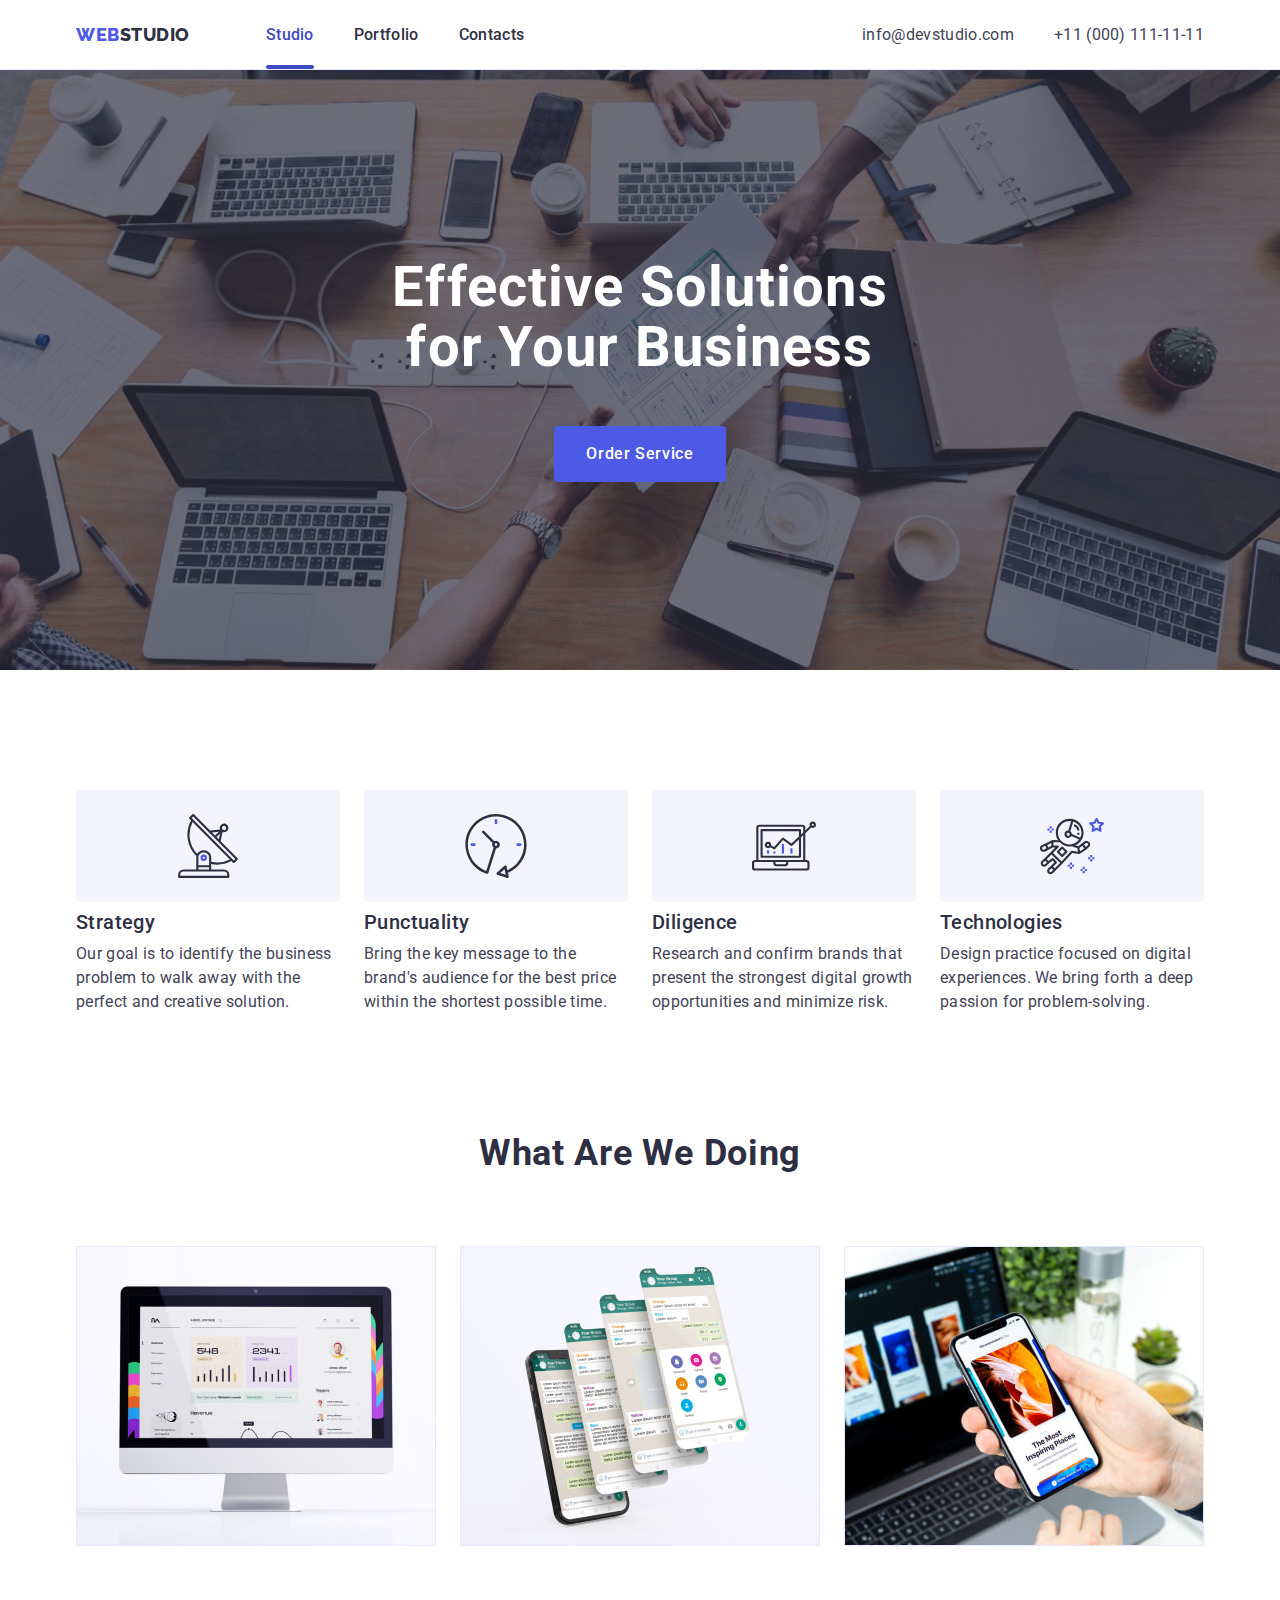
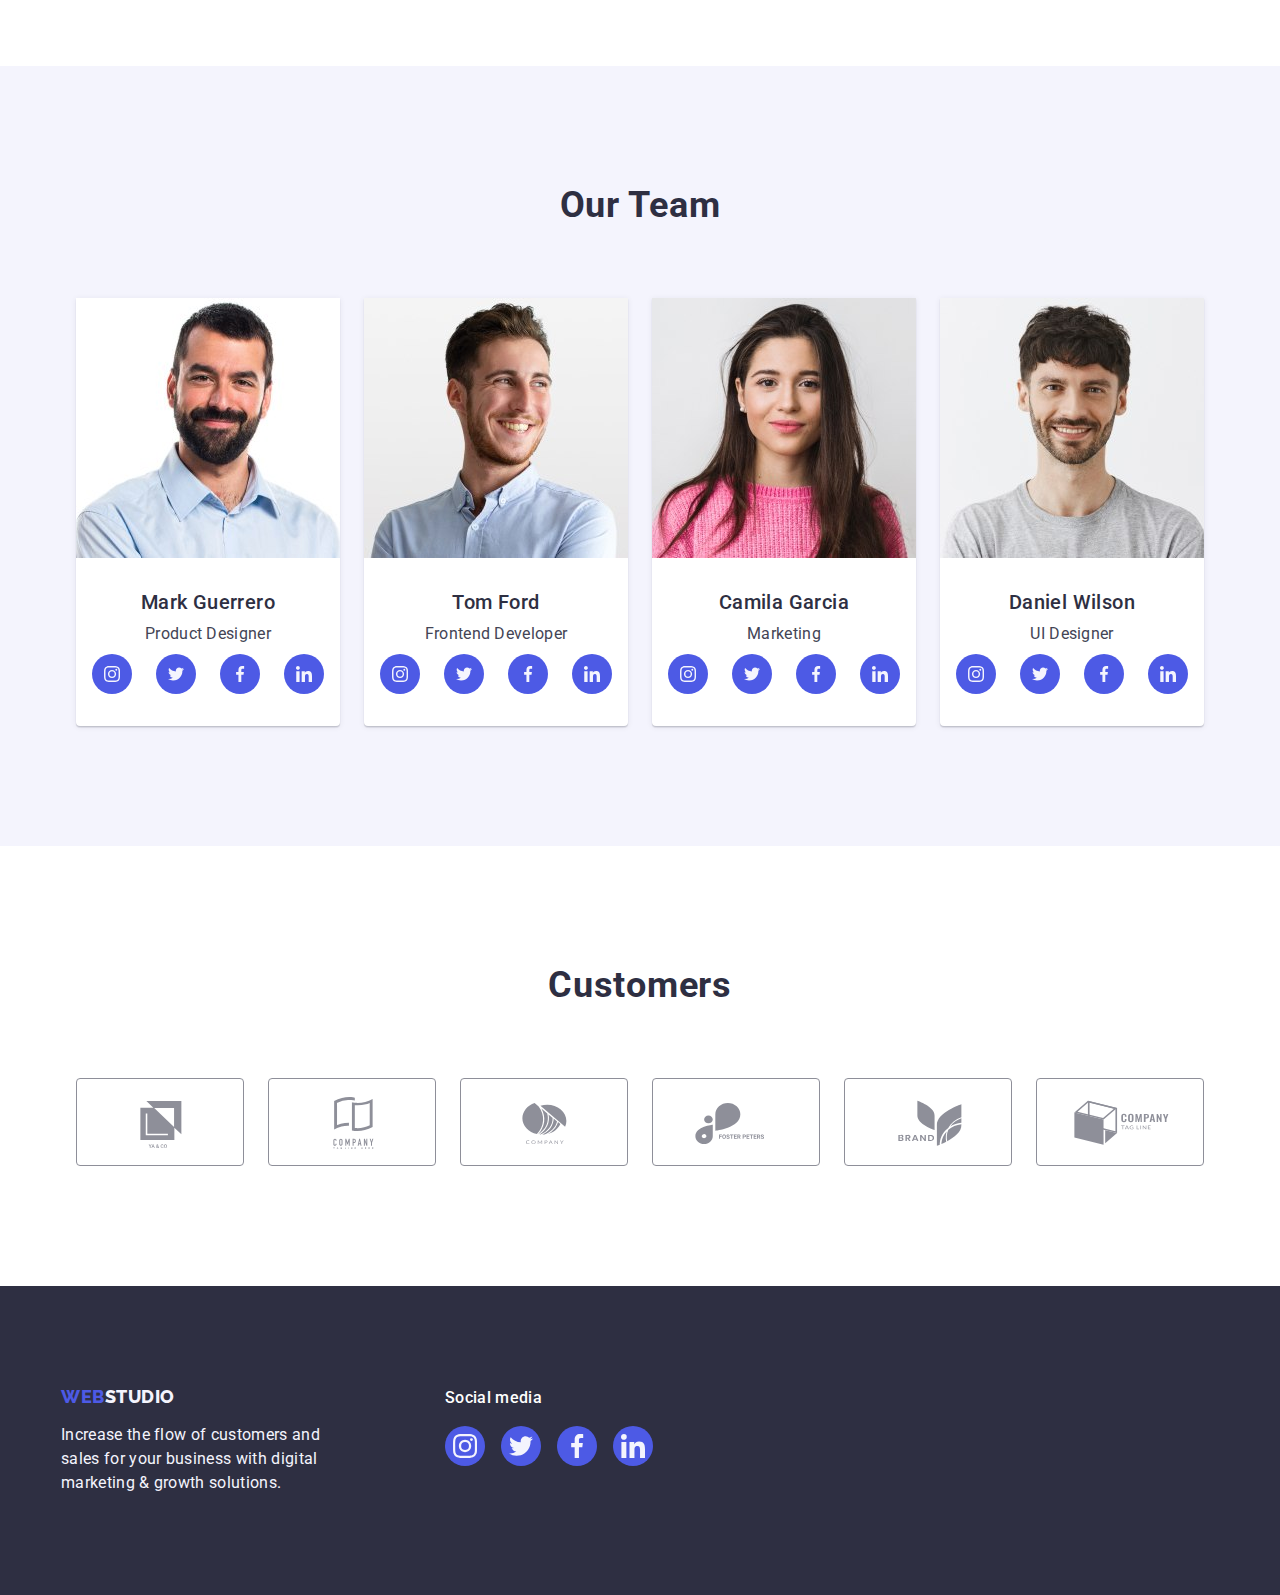
==== index.html @ 295e7ac4 "Initial commit" ====
<!DOCTYPE html>
<html lang="en">
  <head>
    <meta charset="UTF-8" />
    <meta http-equiv="X-UA-Compatible" content="IE=edge" />
    <meta name="viewport" content="width=device-width, initial-scale=1.0" />
    <title>WebStudio</title>
    <meta name="description" content="Ефективні рішення для вашого бізнесу" />
    <link rel="preconnect" href="https://fonts.gstatic.com" />
    <!-- Normilize -->
    <link
      rel="stylesheet"
      href="https://cdn.jsdelivr.net/npm/modern-normalize@2.0.0/modern-normalize.min.css"
    />
    <!-- Custom styles -->
    <link rel="stylesheet" href="./css/styles.css" />
    <link rel="preconnect" href="https://fonts.googleapis.com" />
    <link rel="preconnect" href="https://fonts.gstatic.com" crossorigin />
    <link
      href="https://fonts.googleapis.com/css2?family=Raleway:wght@800&family=Roboto:wght@400;500;700;900&display=swap"
      rel="stylesheet"
    />
  </head>

  <body>
    <!-- Header section -->
    <header class="header">
      <div class="header-container container">
        <nav class="header-nav">
          <a class="header-logo link" href="./index.html"
            >Web<span class="header-logo-blue">Studio</span></a
          >
          <ul class="header-nav list">
            <li class="header-item">
              <a class="header-link active link" href="./index.html">Studio</a>
            </li>
            <li class="header-item">
              <a class="header-link link" href="./portfolio.html">Portfolio</a>
            </li>
            <li class="header-item">
              <a class="header-link link" href="">Contacts</a>
            </li>
          </ul>
        </nav>
        <address class="header-address">
          <ul class="header-address-list list">
            <li class="header-address link">
              <a class="header-address link" href="mailto:info@devstudio.com">info@devstudio.com</a>
            </li>
            <li class="header-address link">
              <a class="header-address link" href="tel:+110001111111">+11 (000) 111-11-11</a>
            </li>
          </ul>
        </address>
      </div>
    </header>

    <!-- Main block -->
    <main class="main">
      <!-- Hero section -->
      <section class="section hero">
        <div class="hero-container container">
          <h1 class="hero-title">Effective Solutions for Your Business</h1>
          <button type="button" class="hero-btn" data-modal-open>Order Service</button>
        </div>
      </section>

      <!-- Features section -->
      <section class="features section">
        <div class="container">
          <h2 hidden class="visually-hidden">Features</h2>
          <ul class="features-list list">
            <li class="features-item">
              <div class="icon-background">
                <svg class="features-icon" height="64" width="64">
                  <use href="./images/icons.svg#icon-antenna"></use>
                </svg>
              </div>
              <h3 class="section-features-subtitle">Strategy</h3>
              <p class="features-text">
                Our goal is to identify the business problem to walk away with the perfect and
                creative solution.
              </p>
            </li>
            <li class="features-item">
              <div class="icon-background">
                <svg class="features-icon" height="64" width="64">
                  <use href="./images/icons.svg#icon-clock"></use>
                </svg>
              </div>
              <h3 class="section-features-subtitle">Punctuality</h3>
              <p class="features-text">
                Bring the key message to the brand's audience for the best price within the shortest
                possible time.
              </p>
            </li>
            <li class="features-item">
              <div class="icon-background">
                <svg class="features-icon" height="64" width="64">
                  <use href="./images/icons.svg#icon-diagram"></use>
                </svg>
              </div>
              <h3 class="section-features-subtitle">Diligence</h3>
              <p class="features-text">
                Research and confirm brands that present the strongest digital growth opportunities
                and minimize risk.
              </p>
            </li>
            <li class="features-item">
              <div class="icon-background">
                <svg class="features-icon" height="64" width="64">
                  <use href="./images/icons.svg#icon-astronaut"></use>
                </svg>
              </div>
              <h3 class="section-features-subtitle">Technologies</h3>
              <p class="features-text">
                Design practice focused on digital experiences. We bring forth a deep passion for
                problem-solving.
              </p>
            </li>
          </ul>
        </div>
      </section>

      <!-- What are we doing section -->
      <section class="section-product">
        <div class="container">
          <h2 class="section-product-title">What are we doing</h2>
          <ul class="section-product-list">
            <li class="section-product-list-item">
              <img
                src="./images/what_are_we_doing_2/img-1.jpg"
                alt="computer"
                width="360"
                height="300"
              />
            </li>
            <li class="section-product-list-item">
              <img
                src="./images/what_are_we_doing_2/img-2.jpg"
                alt="screens"
                width="360"
                height="300"
              />
            </li>
            <li class="section-product-list-item">
              <img
                src="./images/what_are_we_doing_2/img-3.jpg"
                alt="phone"
                width="360"
                height="300"
              />
            </li>
          </ul>
        </div>
      </section>
      <!-- Team section -->
      <section class="section team">
        <div class="container">
          <h2 class="section-team-title">Our Team</h2>
          <ul class="team-list">
            <li class="team-list-item">
              <img
                src="./images/our_team/img1.jpg"
                alt="Mark Guerrero Product Designer"
                width="264"
                height="260"
              />
              <div class="team-card-content">
                <h3 class="team-name">Mark Guerrero</h3>
                <p class="team-name-job">Product Designer</p>
                <ul class="team-socials-list">
                  <li class="team-socials-list-item">
                    <a href="" class="team-social-link">
                      <svg class="team-social-icon" width="16" height="16">
                        <use href="./images/icons.svg#icon-instagram"></use>
                      </svg>
                    </a>
                  </li>
                  <li class="team-socials-list-item">
                    <a href="" class="team-social-link">
                      <svg class="team-social-icon" width="16" height="16">
                        <use href="./images/icons.svg#icon-twitter"></use>
                      </svg>
                    </a>
                  </li>
                  <li class="team-socials-list-item">
                    <a href="" class="team-social-link">
                      <svg class="team-social-icon" width="16" height="16">
                        <use href="./images/icons.svg#icon-facebook"></use>
                      </svg>
                    </a>
                  </li>
                  <li class="team-socials-list-item">
                    <a href="" class="team-social-link">
                      <svg class="team-social-icon" width="16" height="16">
                        <use href="./images/icons.svg#icon-linkedin"></use>
                      </svg>
                    </a>
                  </li>
                </ul>
              </div>
            </li>
            <li class="team-list-item">
              <img
                src="./images/our_team/img2.jpg"
                alt="Tom Ford Frontend Developer"
                width="264"
                height="260"
              />
              <div class="team-card-content">
                <h3 class="team-name">Tom Ford</h3>
                <p class="team-name-job">Frontend Developer</p>
                <ul class="team-socials-list">
                  <li class="team-socials-list-item">
                    <a href="" class="team-social-link">
                      <svg class="team-social-icon" width="16" height="16">
                        <use href="./images/icons.svg#icon-instagram"></use>
                      </svg>
                    </a>
                  </li>
                  <li class="team-socials-list-item">
                    <a href="" class="team-social-link">
                      <svg class="team-social-icon" width="16" height="16">
                        <use href="./images/icons.svg#icon-twitter"></use>
                      </svg>
                    </a>
                  </li>
                  <li class="team-socials-list-item">
                    <a href="" class="team-social-link">
                      <svg class="team-social-icon" width="16" height="16">
                        <use href="./images/icons.svg#icon-facebook"></use>
                      </svg>
                    </a>
                  </li>
                  <li class="team-socials-list-item">
                    <a href="" class="team-social-link">
                      <svg class="team-social-icon" width="16" height="16">
                        <use href="./images/icons.svg#icon-linkedin"></use>
                      </svg>
                    </a>
                  </li>
                </ul>
              </div>
            </li>
            <li class="team-list-item">
              <img
                src="./images/our_team/img3.jpg"
                alt="Camila Garcia Marketing"
                width="264"
                height="260"
              />
              <div class="team-card-content">
                <h3 class="team-name">Camila Garcia</h3>
                <p class="team-name-job">Marketing</p
                ><ul class="team-socials-list">
                  <li class="team-socials-list-item">
                    <a href="" class="team-social-link">
                      <svg class="team-social-icon" width="16" height="16">
                        <use href="./images/icons.svg#icon-instagram"></use>
                      </svg>
                    </a>
                  </li>
                  <li class="team-socials-list-item">
                    <a href="" class="team-social-link">
                      <svg class="team-social-icon" width="16" height="16">
                        <use href="./images/icons.svg#icon-twitter"></use>
                      </svg>
                    </a>
                  </li>
                  <li class="team-socials-list-item">
                    <a href="" class="team-social-link">
                      <svg class="team-social-icon" width="16" height="16">
                        <use href="./images/icons.svg#icon-facebook"></use>
                      </svg>
                    </a>
                  </li>
                  <li class="team-socials-list-item">
                    <a href="" class="team-social-link">
                      <svg class="team-social-icon" width="16" height="16">
                        <use href="./images/icons.svg#icon-linkedin"></use>
                      </svg>
                    </a>
                  </li>
                </ul>
              </div>
            </li>
            <li class="team-list-item">
              <img
                src="./images/our_team/img4.jpg"
                alt="Daniel Wilson UI Designer"
                width="264"
                height="260"
              />
              <div class="team-card-content">
                <h3 class="team-name">Daniel Wilson</h3>
                <p class="team-name-job">UI Designer</p
                ><ul class="team-socials-list">
                  <li class="team-socials-list-item">
                    <a href="" class="team-social-link">
                      <svg class="team-social-icon" width="16" height="16">
                        <use href="./images/icons.svg#icon-instagram"></use>
                      </svg>
                    </a>
                  </li>
                  <li class="team-socials-list-item">
                    <a href="" class="team-social-link">
                      <svg class="team-social-icon" width="16" height="16">
                        <use href="./images/icons.svg#icon-twitter"></use>
                      </svg>
                    </a>
                  </li>
                  <li class="team-socials-list-item">
                    <a href="" class="team-social-link">
                      <svg class="team-social-icon" width="16" height="16">
                        <use href="./images/icons.svg#icon-facebook"></use>
                      </svg>
                    </a>
                  </li>
                  <li class="team-socials-list-item">
                    <a href="" class="team-social-link">
                      <svg class="team-social-icon" width="16" height="16">
                        <use href="./images/icons.svg#icon-linkedin"></use>
                      </svg>
                    </a>
                  </li>
                </ul>
              </div>
            </li>
          </ul>
        </div>
      </section>

      <!-- Customers section -->
      <section class="customers-section">
        <div class="container">
          <h2 class="customers-title">Customers</h2>
          <ul class="customers-list">
            <li class="customers-list-item">
              <a href="" class="customers-link" aria-label="Logo 1">
                <svg class="customers-icon" width="104" height="56">
                  <use href="./images/icons.svg#icon-logo-1"></use>
                </svg>
              </a>
            </li>
            <li class="customers-list-item">
              <a href="" class="customers-link" aria-label="Logo 2">
                <svg class="customers-icon" width="104" height="56">
                  <use href="./images/icons.svg#icon-logo-2"></use>
                </svg>
              </a>
            </li>
            <li class="customers-list-item" aria-label="Logo 3">
              <a href="" class="customers-link">
                <svg class="customers-icon" width="104" height="56">
                  <use href="./images/icons.svg#icon-logo-3"></use>
                </svg>
              </a>
            </li>
            <li class="customers-list-item" aria-label="Logo 4">
              <a href="" class="customers-link">
                <svg class="customers-icon" width="104" height="56">
                  <use href="./images/icons.svg#icon-logo-4"></use>
                </svg>
              </a>
            </li>
            <li class="customers-list-item" aria-label="Logo 5">
              <a href="" class="customers-link">
                <svg class="customers-icon" width="104" height="56">
                  <use href="./images/icons.svg#icon-logo-5"></use>
                </svg>
              </a>
            </li>
            <li class="customers-list-item" aria-label="Logo 6">
              <a href="" class="customers-link">
                <svg class="customers-icon" width="104" height="56">
                  <use href="./images/icons.svg#icon-logo-6"></use>
                </svg>
              </a>
            </li>
          </ul>
        </div>
      </section>
    </main>

    <!-- Footer section -->
    <footer class="footer">
      <div class="footer container">
        <div class="logo-text">
          <a class="header-logo link" href="./index.html"
            >Web<span class="footer-logo-light">Studio</span></a
          >
          <p class="footer-text">
            Increase the flow of customers and sales for your business with digital marketing &
            growth solutions.
          </p>
        </div>
        <div class="footer-socials">
          <p class="footer-socials-subtitle">Social media</p>
          <ul class="footer-links-list">
            <li class="footer-links-item">
              <a href="" class="footer-link">
                <svg class="footer-icon" width="24" height="24">
                  <use href="./images/icons.svg#icon-instagram"></use>
                </svg>
              </a>
            </li>
            <li class="footer-links-item">
              <a href="" class="footer-link">
                <svg class="footer-icon" width="24" height="24">
                  <use href="./images/icons.svg#icon-twitter"></use>
                </svg>
              </a>
            </li>
            <li class="footer-links-item">
              <a href="" class="footer-link">
                <svg class="footer-icon" width="24" height="24">
                  <use href="./images/icons.svg#icon-facebook"></use>
                </svg>
              </a>
            </li>
            <li class="footer-links-item">
              <a href="" class="footer-link">
                <svg class="footer-icon" width="24" height="24">
                  <use href="./images/icons.svg#icon-linkedin"></use>
                </svg>
              </a>
            </li>
          </ul>
        </div>
      </div>
    </footer>
    <!-- Modal window -->
    <div class="backdrop is-hidden" data-modal>
      <div class="modal">
        <button type="button" class="modal-btn" data-modal-close>
          <svg class="modal-icon" width="8" height="8">
            <use href="./images/icons.svg#close-icon"></use>
          </svg>
        </button>
      </div>
    </div>
    <script src="./js/modal.js"></script>
  </body>
</html>
---- css/styles.css ----
:root {
  /* Font */
  --primary-font: Roboto, sans-serif;
  /* Colors */
  --headings-cl: #2E2F42;
  --text-cl: #434455;
  --CTA-iris: #4D5AE5;
  --CTA-ocean: #404BBF;
  --light-bg: #F4F4FD;
  --white-cl: white;
  --acent-cl: #E7E9FC;
  --light-slate: #8E8F99;
  --green-success-cl: #31D0AA;
  --modal-bg: #FCFCFC;
  /* transition */
  --transition-duration: 250ms;
  --transition-timing-function: cubic-bezier(0.4, 0, 0.2, 1);
}


/* Reset */

ul,
ol {
  list-style: none;
  margin: 0;
  padding: 0;
}


a {
  text-decoration: none;
  color: currentColor;
  font-style: normal;
}

button {
  font-family: inherit;
  cursor: pointer;
}

h1,
h2,
h3,
h4,
h5,
h6,
p {
  margin: 0;
}

img {
  display: block;
  max-width: 100%;
  height: auto;
}

.visually-hidden {
  position: absolute;
  width: 1px;
  height: 1px;
  margin: -1px;
  border: 0;
  padding: 0;

  white-space: nowrap;
  clip-path: inset(100%);
  clip: rect(0 0 0 0);
  overflow: hidden;
}

/**
  |============================
  | Common styles
  |============================
*/

body {
  font-family: var(--primary-font);
  color: var(--text-cl);
  line-height: 1.5;
  letter-spacing: 0.02em;
  background-color: var(--white-cl);
}

.container {
  max-width: 1158px;
  padding: 0 15px;
  margin: 0 auto;
}


/**
  |============================
  | Header section
  |============================
*/

.header {
  border-bottom: 1px solid var(--acent-cl);
  box-shadow: 0px 1px 6px 0px rgba(46, 47, 66, 0.08), 0px 1px 1px 0px rgba(46, 47, 66, 0.16), 0px 2px 1px 0px rgba(46, 47, 66, 0.08);
}


.header-nav {
  display: flex;
  align-items: center;
}

.header-nav.list {
  display: flex;
  align-items: center;
  gap: 40px;
}

.header-logo {
  font-family: Raleway, sans-serif;
  font-weight: 800;
  font-size: 18px;
  line-height: 1.17;
  letter-spacing: 0.03em;
  text-transform: uppercase;
  color: var(--CTA-iris);
  padding-top: 24px;
  padding-bottom: 24px;
  margin-right: 76px;
}

.header-logo-blue {
  color: var(--headings-cl);
}

.link {}

.header-container {
  display: flex;
  align-items: center;
  justify-content: space-between;
}

.header-address-list {
  display: flex;
  align-items: center;
  gap: 40px;
}

.header-item {}

.header-link {
  font-weight: 500;
  font-size: 16px;
  line-height: 1.5;
  letter-spacing: 0.02em;
  color: var(--headings-cl);
  padding: 24px 0;
  position: relative;
  transition-property: color;
    transition-duration: var(--transition-duration);
    transition-timing-function: var(--transition-timing-function);
  }


.header-link:hover,
.header-link:focus,
.header-address.link:hover,
.header-address.link:focus {
  color: var(--CTA-ocean);
}
.header-link.active {
    color: var(--CTA-ocean);
}
.header-link.active::after {
  content: '';
  display: block;
  width: 100%;
  height: 4px;
  border-radius: 2px;
  background-color: var(--CTA-ocean);
  position: absolute;
  bottom: -1px;
  left: 0;
}

.header-address {
  font-style: normal;
}

.header-address.link {
  color: var(--text-cl);
  letter-spacing: 0.02em;
  transition-property: color;
    transition-duration: var(--transition-duration);
    transition-timing-function: var(--transition-timing-function);
  }

.main {}

.section {}

/**
  |============================
  | Hero Styles
  |============================
*/

.hero {
  background-color: var(--headings-cl);
  padding-top: 188px;
  padding-bottom: 188px;
  background-image: linear-gradient(rgba(46, 47, 66, 0.70), rgba(46, 47, 66, 0.70)), url(../images/hero_bgd-img/background_image.jpg);
  background-repeat: no-repeat;
  background-position: center;
  background-size: cover;
  max-width: 1440px;
  margin: 0 auto;
}

.hero-title {
  font-size: 56px;
  line-height: 1.07;
  text-align: center;
  letter-spacing: 0.02em;
  color: var(--white-cl);
  margin: 0 auto;
  max-width: 496px;
  padding-bottom: 48px;
}

.hero-btn {
  background-color: var(--CTA-iris);
  font-weight: 500;
  font-size: 16px;
  line-height: 1.5;
  letter-spacing: 0.04em;
  color: var(--white-cl);
  display: block;
  min-width: 169px;
  height: 56px;
  padding: 16px 32px;
  margin: 0 auto;
  border: none;
  border-radius: 4px;
  transition-property: background-color;
    transition-duration: var(--transition-duration);
    transition-timing-function: var(--transition-timing-function);
  }

.hero-btn:hover,
.hero-btn:focus {
  background-color: var(--CTA-ocean);
}

/**
  |============================
  | Features styles
  |============================
*/

.features {
  padding: 120px 0;
}

.features-list {
  display: flex;
  gap: 24px;
  align-items: baseline;
}

.features-item {
  width: calc((100% - 3 * 24px) / 4);
}


.section-features-subtitle,
.portfolio-subtitle,
.team-name {
  font-size: 20px;
  font-weight: 500;
  line-height: 1.2;
  color: var(--headings-cl);
  letter-spacing: 0.02em;
}

.section-features-subtitle {
  margin-bottom: 8px;
}

.features-text {}

.icon-background {
  height: 112px;
  border-radius: 4px;
  background-color: var(--light-bg);
  display: flex;
  align-items: center;
  justify-content: center;
  margin-bottom: 8px;
}

.features-icon {
}

/**
  |============================
  | What are we doing section
  |============================
*/

.section-product {
  padding-bottom: 120px;
}

.section-product-list {
  display: flex;
  gap: 24px;
  align-items: center;
}

.section-product-list-item {}


.section-product-title,
.section-team-title, .customers-title {
  line-height: 1.11;
  font-size: 36px;
  color: var(--headings-cl);
  text-transform: capitalize;
  letter-spacing: 0.02em;
  text-align: center;
  margin-bottom: 72px;
}

/**
  |============================
  | Team section styles
  |============================
*/

.team {
  background-color: var(--light-bg);
  letter-spacing: 0.02em;
  padding: 120px 0;
}

.section-team-title {}

.team-list {
  display: flex;
  align-items: center;
  gap: 24px;
}

.team-name {
  margin-bottom: 8px;
}

.team-list-item {
  background-color: var(--white-cl);
  border-radius: 0px 0px 4px 4px;
  box-shadow: 0px 2px 1px 0px rgba(46, 47, 66, 0.08), 0px 1px 1px 0px rgba(46, 47, 66, 0.16), 0px 1px 6px 0px rgba(46, 47, 66, 0.08);
}

.team-card-content {
  padding: 32px 0;
  text-align: center;

}

.team-name-job {
  font-size: 16px;
  margin-bottom: 8px;
}

.team-socials-list {
  display: flex;
  gap: 24px;
  align-items: center;
  justify-content: center;
}

.team-socials-list-item {
width: 40px;
height: 40px;
}

.team-social-link {
display: flex;
align-items: center;
justify-content: center;
  width: 100%;
height: 100%;
  border-radius: 50%;
background-color: var(--CTA-iris);
transition-property: background-color;
transition-duration: var(--transition-duration);
transition-timing-function: var(--transition-timing-function);
}

.team-social-link:hover, .team-social-link:focus {
  background-color: var(--CTA-ocean);
}

.team-social-icon {
  margin: 12px;
  fill: var(--light-bg);
}

/**
  |============================
  | Customers styles
  |============================
*/

.customers-section {
  background-color: var(--white-cl);
  padding: 120px 0;
}

.customers-title {
}

.customers-list {
  display: flex;
  align-items: center;
  justify-content: center;
  gap: 24px;
}

.customers-list-item {
}

.customers-link {
color: var(--light-slate);
  border-radius: 4px;
  border: 1px solid var(--lightslate, var(--light-slate));
  height: 88px;
  width: 168px;
  display: flex;
  align-items: center;
  justify-content: center;
  transition-property: border-color, color;
    transition-duration: var(--transition-duration);
    transition-timing-function: var(--transition-timing-function);
  }


.customers-icon {
  fill: currentColor;
  transition-property: fill;
  transition-duration: var(--transition-duration);
  transition-timing-function: var(--transition-timing-function);
}

.customers-link:hover, .customers-link:focus {
  border-color: var(--CTA-ocean);
  color: var(--CTA-ocean);
}



/**
  |============================
  | Portfolio styles
  |============================
*/

.portfolio {
  padding-bottom: 120px;
  padding-top: 96px;
}

.section {}

.portfolio-btn {
  font-weight: 500;
  line-height: 1.5;
  letter-spacing: 0.04em;
  color: var(--CTA-iris);
  background-color: var(--light-bg);
  text-transform: capitalize;
  padding: 12px 24px;
  border: 1px solid var(--acent-cl);
  border-radius: 4px;
  transition-property: background-color, color, border-color, box-shadow;
  transition-duration: var(--transition-duration);
  transition-timing-function: var(--transition-timing-function);
}

.portfolio-btn:hover,
.portfolio-btn:focus {
  background-color: var(--CTA-ocean);
  color: var(--white-cl);
  border-color: transparent;
  box-shadow: 0px 2px 2px 0px rgba(0, 0, 0, 0.12), 0px 2px 1px 0px rgba(0, 0, 0, 0.08), 0px 3px 1px 0px rgba(0, 0, 0, 0.10);
}

.portfolio-subtitle {
  margin-bottom: 8px;
}

.portfolio-filters-list {
  display: flex;
  align-items: center;
  gap: 24px;
  margin-bottom: 72px;
  justify-content: center;
}

.portfolio-filters-item {}

.portfolio-examples-list {
  display: flex;
  flex-wrap: wrap;
  align-items: center;
  row-gap: 48px;
  column-gap: 24px;
}

.portfolio-examples-list-item {
  width: calc((100% - 2*24) / 3);
}

.portfolio-link {
  display: block;
  transition: box-shadow var(--transition-duration) var(--transition-timing-function);
}

.portfolio-link:hover, .portfolio-link:focus {
box-shadow: 0px 2px 1px 0px rgba(46, 47, 66, 0.08),
0px 1px 1px 0px rgba(46, 47, 66, 0.16),
0px 1px 6px 0px rgba(46, 47, 66, 0.08);
}




.portfolio-examples-text {}

.card-content {
  padding: 32px 16px;
  border: 1px solid var(--acent-cl);
  border-top: none;
}

.overlay-wrapper {
  overflow: hidden;
  width: 360px;
  height: 300px;
  position: relative;
}

.overlay-text {
  color: var(--light-bg);
  font-size: 16px;
  background-color: var(--CTA-iris);
  padding: 40px 32px;
  width: 100%;
  height: 100%;
  position: absolute;
  top: 0;
  left: 0;
  transform: translateY(100%);
  transition-property: transform;
  transition-duration: var(--transition-duration);
  transition-timing-function: var(--transition-timing-function);
}

.portfolio-examples-list-item:hover .overlay-text, .portfolio-examples-list-item:focus .overlay-text {
  transform: translateY(0%);
}

/**
  |============================
  | Footer styles
  |============================
*/

.footer {
  background-color: var(--headings-cl);
  color: var(--light-bg);
  padding: 100px 0;
}

.footer-text {
  letter-spacing: 0.02em;
  max-width: 264px;
}

footer .header-logo {
  display: inline-block;
  padding: 0;
  margin-bottom: 16px;
}

.footer-logo-light {
  color: var(--light-bg);
}

.footer-socials-subtitle {
  color: var(--white-cl);
  font-weight: 500;
  font-size: 16px;
  line-height: 1.5;
  letter-spacing: 0.02em;
  margin-bottom: 16px;
}

.footer .container {
  display: flex;
  align-items: baseline;
  padding: 0;
}

.logo-text {
  margin-right: 120px;
}

.footer-socials {}

.footer-links-list {
  display: flex;
  gap: 16px;
  align-items: center;
  justify-content: space-between;

}

.footer-links-item {}

.footer-link {
  display: flex;
  align-items: center;
  justify-content: center;
  width: 40px;
  height: 40px;
  background-color: var(--CTA-iris);
  border-radius: 50%;
  transition-property: background-color;
  transition-duration: var(--transition-duration);
  transition-timing-function: var(--transition-timing-function);
}

.footer-link:hover, .footer-link:focus {
  background-color: var(--green-success-cl);
}

.footer-icon {
  fill: var(--light-bg);
}

/**
  |============================
  | Modal styles
  |============================
*/

.backdrop {
  width: 100%;
  height: 100%;
  position: fixed;
  top: 0;
  left: 0;
  background-color: rgba(46, 47, 66, 0.40);
  transition-property: opacity, visibility;
  transition-duration: var(--transition-duration);
  transition-timing-function: var(--transition-timing-function);
}

.backdrop.is-hidden{
opacity: 0;
visibility: hidden;
pointer-events: none;
}

.modal {
  width: 408px;
  min-height: 584px;
  border-radius: 4px;
  background-color: var(--modal-bg);
  box-shadow: 0px 2px 1px 0px rgba(0, 0, 0, 0.20), 0px 1px 3px 0px rgba(0, 0, 0, 0.12), 0px 1px 1px 0px rgba(0, 0, 0, 0.14);
position: absolute;
top: 50%;
left: 50%;
transform: translateX(-50%) translateY(-50%);
transition: transform var(--transition-duration) var(--transition-timing-function);
}

.modal-icon {
  fill: var(--headings-cl);
  transition-property: fill;
    transition-duration: var(--transition-duration);
    transition-timing-function: var(--transition-timing-function);
}

.modal-btn {
  background-color: var(--acent-cl);
  width: 24px;
  height: 24px;
  border-radius: 50%;
  border: 1px solid rgba(0, 0, 0, 0.10);
  position: absolute;
  top: 24px;
  right: 24px;
  display: flex;
  justify-content: center;
  align-items: center;
  padding: 0;
  transition-property: background-color, border;
  transition-duration: var(--transition-duration);
  transition-timing-function: var(--transition-timing-function);
}

.modal-btn:hover, .modal-btn:focus {
  background-color: var(--CTA-ocean);
  border: none;
}

.modal-btn:hover .modal-icon,
.modal-btn:focus .modal-icon {
  fill: var(--white-cl);
}
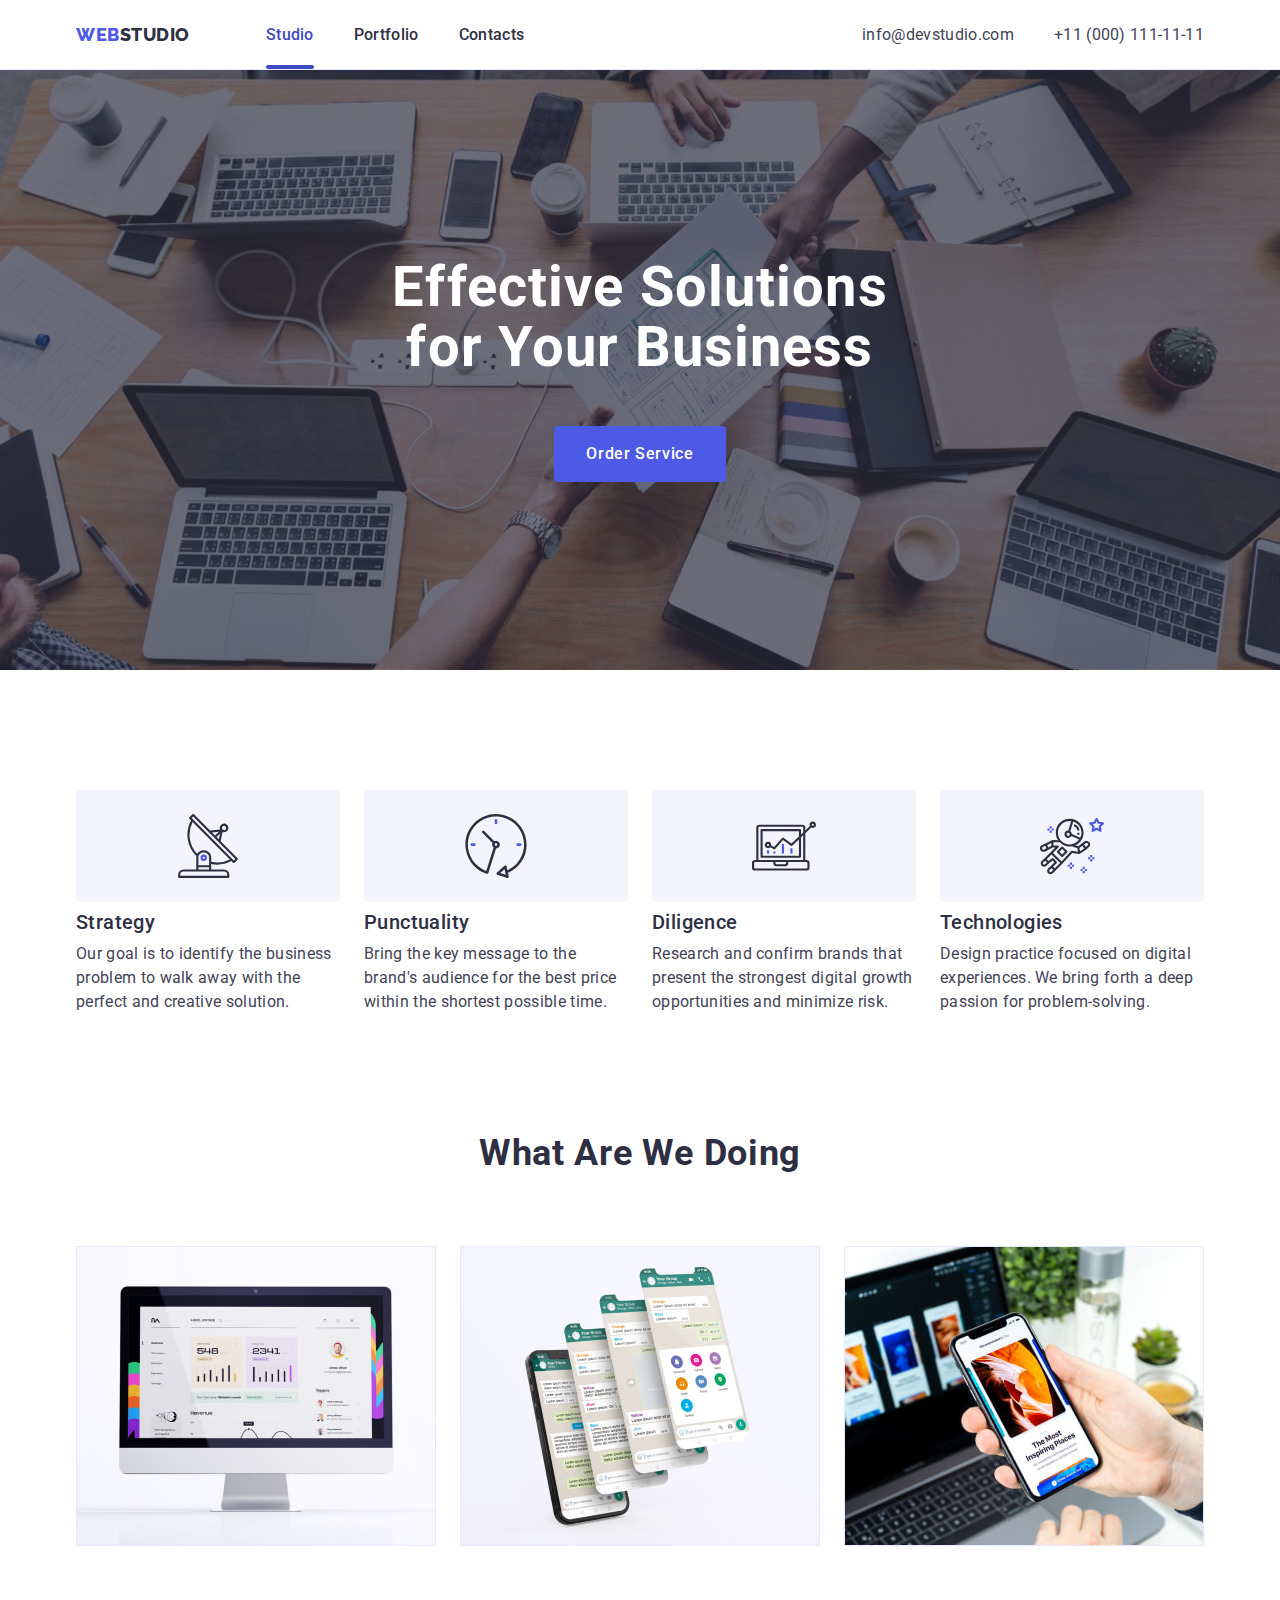
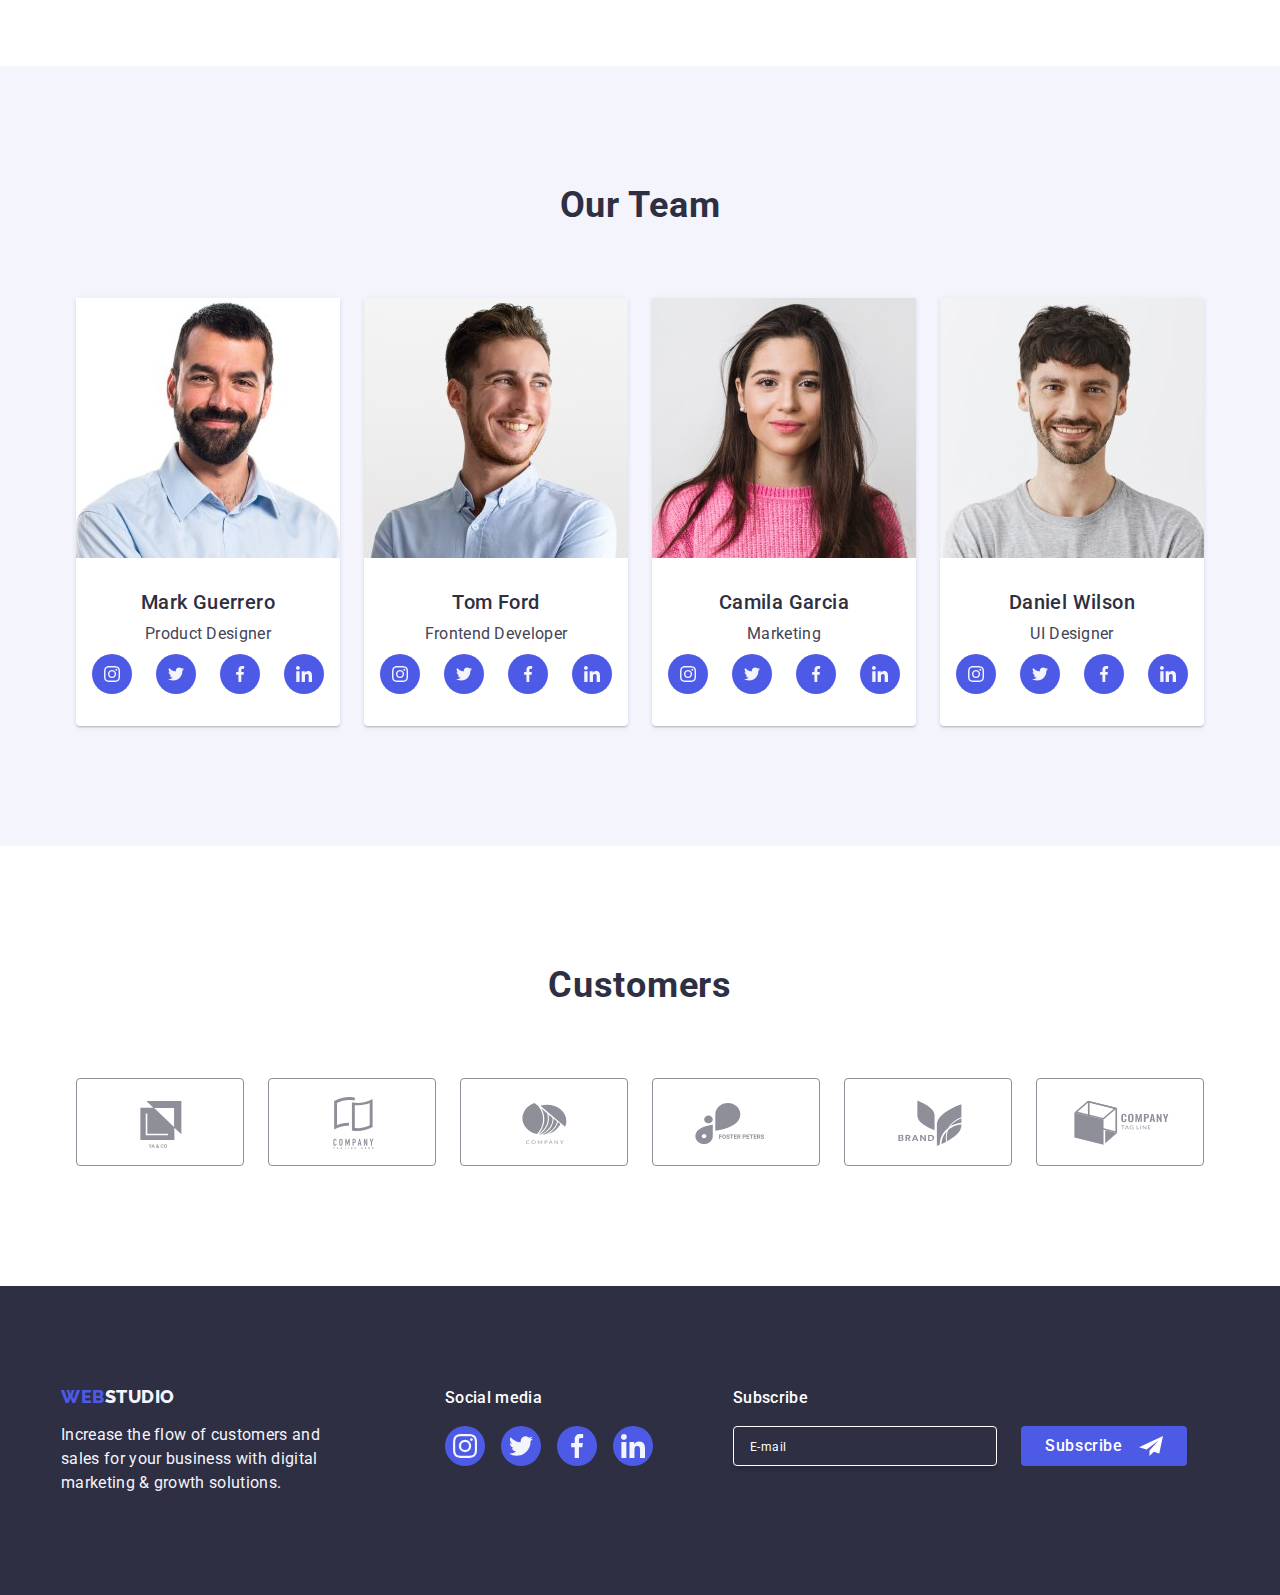
==== commit f86b4441: "before corrections" ====
--- a/index.html
+++ b/index.html
@@ -337,41 +337,41 @@
           <h2 class="customers-title">Customers</h2>
           <ul class="customers-list">
             <li class="customers-list-item">
-              <a href="" class="customers-link" aria-label="Logo 1">
+              <a href="" class="customers-link" aria-label="Logo1">
                 <svg class="customers-icon" width="104" height="56">
                   <use href="./images/icons.svg#icon-logo-1"></use>
                 </svg>
               </a>
             </li>
             <li class="customers-list-item">
-              <a href="" class="customers-link" aria-label="Logo 2">
+              <a href="" class="customers-link" aria-label="Logo2">
                 <svg class="customers-icon" width="104" height="56">
                   <use href="./images/icons.svg#icon-logo-2"></use>
                 </svg>
               </a>
             </li>
-            <li class="customers-list-item" aria-label="Logo 3">
+            <li class="customers-list-item" aria-label="Logo3">
               <a href="" class="customers-link">
                 <svg class="customers-icon" width="104" height="56">
                   <use href="./images/icons.svg#icon-logo-3"></use>
                 </svg>
               </a>
             </li>
-            <li class="customers-list-item" aria-label="Logo 4">
+            <li class="customers-list-item" aria-label="Logo4">
               <a href="" class="customers-link">
                 <svg class="customers-icon" width="104" height="56">
                   <use href="./images/icons.svg#icon-logo-4"></use>
                 </svg>
               </a>
             </li>
-            <li class="customers-list-item" aria-label="Logo 5">
+            <li class="customers-list-item" aria-label="Logo5">
               <a href="" class="customers-link">
                 <svg class="customers-icon" width="104" height="56">
                   <use href="./images/icons.svg#icon-logo-5"></use>
                 </svg>
               </a>
             </li>
-            <li class="customers-list-item" aria-label="Logo 6">
+            <li class="customers-list-item" aria-label="Logo6">
               <a href="" class="customers-link">
                 <svg class="customers-icon" width="104" height="56">
                   <use href="./images/icons.svg#icon-logo-6"></use>
@@ -396,7 +396,7 @@
           </p>
         </div>
         <div class="footer-socials">
-          <p class="footer-socials-subtitle">Social media</p>
+          <p class="footer-subtitle">Social media</p>
           <ul class="footer-links-list">
             <li class="footer-links-item">
               <a href="" class="footer-link">
@@ -427,6 +427,25 @@
               </a>
             </li>
           </ul>
+        </div>
+        <div class="form-group">
+          <p class="footer-subtitle">Subscribe</p>
+          <form class="footer-form" name="subscribe-form">
+            <label class="subscribe-form-label">
+              <input
+                type="email"
+                name="subscribe-form-email"
+                class="footer-input"
+                placeholder="E-mail"
+              />
+            </label>
+            <button type="submit" class="footer-btn"
+              >Subscribe
+              <svg class="subscribe-icon" width="24" height="24">
+                <use href="./images/icons.svg#icon-subscribe-btn"></use>
+              </svg>
+            </button>
+          </form>
         </div>
       </div>
     </footer>
@@ -438,6 +457,52 @@
             <use href="./images/icons.svg#close-icon"></use>
           </svg>
         </button>
+        <strong class="modal-caption">Leave your contacts and we will call you back</strong>
+        <form class="modal-form" name="order-form" autocomplete="off">
+          <label class="modal-form-field">
+            <span class="modal-form-label">Name</span>
+            <input type="text" class="modal-form-input" name="user-name" />
+            <svg class="modal-form-icon" width="18" height="18">
+              <use href="./images/icons.svg#icon-person"></use>
+            </svg>
+          </label>
+          <label class="modal-form-field">
+            <span class="modal-form-label">Phone</span>
+            <input type="tel" class="modal-form-input" name="user-phone" />
+            <svg class="modal-form-icon" width="18" height="18">
+              <use href="./images/icons.svg#icon-phone"></use>
+            </svg>
+          </label>
+          <label class="modal-form-field">
+            <span class="modal-form-label">Email</span>
+            <input type="email" class="modal-form-input" name="user-email" />
+            <svg class="modal-form-icon" width="18" height="18">
+              <use href="./images/icons.svg#icon-email"></use>
+            </svg>
+          </label>
+          <label class="modal-form-field">
+            <span class="modal-form-label">Comment</span>
+            <textarea
+              class="modal-form-textarea"
+              name="user-comment"
+              rows="7"
+              placeholder="Text input"
+            ></textarea>
+          </label>
+          <label class="modal-form-agreement">
+            <input type="checkbox" class="modal-form-checkbox visually visually-hidden" />
+            <span class="modal-form-custom-checkbox">
+              <svg class="modal-form-checkbox-icon" width="10" height="8">
+                <use href="./images/icons.svg#icon-checkmark"></use>
+              </svg>
+            </span>
+            <span class="modal-form-agreement-desc"
+              >I accept the terms and conditions of the
+              <a class="modal-form-link" href="#">Privacy Policy</a></span
+            >
+          </label>
+          <button type="submit" class="send-btn">Send</button>
+        </form>
       </div>
     </div>
     <script src="./js/modal.js"></script>
--- a/css/styles.css
+++ b/css/styles.css
@@ -596,7 +596,7 @@
   color: var(--light-bg);
 }
 
-.footer-socials-subtitle {
+.footer-subtitle {
   color: var(--white-cl);
   font-weight: 500;
   font-size: 16px;
@@ -615,7 +615,9 @@
   margin-right: 120px;
 }
 
-.footer-socials {}
+.footer-socials {
+  margin-right: 80px;
+}
 
 .footer-links-list {
   display: flex;
@@ -646,6 +648,52 @@
 
 .footer-icon {
   fill: var(--light-bg);
+}
+
+/* Footer subscribe form */
+
+.form-group {}
+
+.footer-form {
+display: flex;
+gap: 24px;
+align-items: center;
+}
+
+.footer-input {
+  width: 264px;
+  height: 40px;
+  color: var(--white-cl);
+  border-radius: 4px;
+  border: 1px solid var(--white, #FFF);
+  box-shadow: 0px 4px 4px 0px rgba(0, 0, 0, 0.15);
+ background-color: transparent;
+padding: 8px 16px;
+}
+
+.footer-input::placeholder {
+ color: var(--white-cl);
+ font-size: 12px;
+ line-height: 2;
+ letter-spacing: 0.48px;
+}
+
+.footer-btn {
+  border-radius: 4px;
+    background: var(--CTA-iris);
+    padding: 8px 24px;
+    border: none;
+    color: var(--white-cl);
+    font-weight: 500;
+    letter-spacing: 0.64px;
+    line-height: 1.5;
+    display: inline-flex;
+    align-items: center;
+    gap: 16px;
+}
+
+.subscribe-icon {
+  fill: var(--white-cl);
 }
 
 /**
@@ -673,6 +721,7 @@
 }
 
 .modal {
+  padding: 72px 24px 24px;
   width: 408px;
   min-height: 584px;
   border-radius: 4px;
@@ -718,4 +767,153 @@
 .modal-btn:hover .modal-icon,
 .modal-btn:focus .modal-icon {
   fill: var(--white-cl);
+}
+
+.modal-caption {
+  display: block;
+  width: 360px;
+    margin-bottom: 16px;
+    font-size: 16px;
+  font-weight: 500;
+    line-height: 1.5;
+    letter-spacing: 0.02em;
+    color: var(--headings-cl);
+}
+
+.modal-form {}
+
+.modal-form-field {
+  display: block;
+  margin-bottom: 8px;
+    position: relative;
+}
+
+.modal-form-label {
+  display: block;
+  margin-bottom: 4px;
+    font-size: 12px;
+    line-height: 1.16;
+    letter-spacing: 0.48px;
+    color: var(--light-slate);
+}
+
+.modal-form-input {
+  width: 100%;
+  height: 40px;
+  padding: 11px 38px;
+  font-size: 16px;
+  color: var(--headings-cl);
+  border-radius: 4px;
+  border: 1px solid rgba(46, 47, 66, 0.40);
+  outline: transparent;
+  transition: border-color, var(--transition-duration), var(--transition-timing-function);
+}
+
+.modal-form-input:focus {
+  border-color: var(--CTA-iris);
+}
+
+.modal-form-icon {
+  fill: var(--headings-cl);
+  position: absolute;
+  bottom: 11px;
+  left: 16px;
+  transition: fill, var(--transition-duration), var(--transition-timing-function);
+}
+
+.modal-form-input:focus +.modal-form-icon {
+  fill: var(--CTA-iris);
+}
+
+.modal-form-textarea {
+  width: 100%;
+  height: 120px;
+  padding: 8px 16px;
+  resize: none;
+  outline: transparent;
+  border-radius: 4px;
+    border: 1px solid rgba(46, 47, 66, 0.40);
+      transition: border-color, var(--transition-duration), var(--transition-timing-function);
+}
+
+      .modal-form-textarea:focus {
+          border-color: var(--CTA-iris);
+}
+
+.modal-form-textarea::placeholder {
+color: rgba(46, 47, 66, 0.40);
+    font-size: 12px;
+    line-height: 1.16;
+    letter-spacing: 0.48px;
+}
+
+.modal-form-agreement {
+  display: flex;
+  align-items: center;
+  margin-bottom: 24px;
+  gap: 8px;
+}
+
+.modal-form-checkbox {
+}
+
+.modal-form-custom-checkbox {
+  display: flex;
+  align-items: center;
+  justify-content: center;
+  width: 16px;
+  height: 16px;
+  border-radius: 2px;
+    border: 1px solid rgba(46, 47, 66, 0.40);
+    transition-property: background-color, border-color;
+    transition-duration: var(--transition-duration);
+    transition-timing-function: var(--transition-timing-function);
+}
+
+.modal-form-checkbox:checked + .modal-form-custom-checkbox {
+  border-color: var(--CTA-ocean);
+  background-color: var(--CTA-ocean);
+}
+
+.modal-form-checkbox-icon {
+  opacity: 0;
+}
+
+.modal-form-checkbox:checked + .modal-form-custom-checkbox .modal-form-checkbox-icon {
+  opacity: 1;
+  fill: var(--light-bg);
+}
+
+.modal-form-agreement-desc {
+  user-select: none;
+  color: var(--light-slate);
+    font-size: 12px;
+    line-height: 1.6;
+    letter-spacing: 0.48px;
+}
+
+.modal-form-link {
+  color: var(--CTA-iris);
+  text-decoration: underline;
+}
+
+.send-btn {
+  display: block;
+  width: 169px;
+  height: 56px;
+  margin: 0 auto;
+  padding: 16px 32px;
+  border: none;
+  border-radius: 4px;
+    background-color: var(--CTA-iris);
+    box-shadow: 0px 4px 4px 0px rgba(0, 0, 0, 0.15);
+    font-size: 16px;
+    font-weight: 500;
+    color: var(--white-cl);
+      line-height: 1.5;
+      letter-spacing: 0.64px;
+      transition: background-color var(--transition-duration) var(--transition-timing-function);
+}
+.send-btn:hover, .send-btn:focus {
+  background-color: var(--CTA-ocean);
 }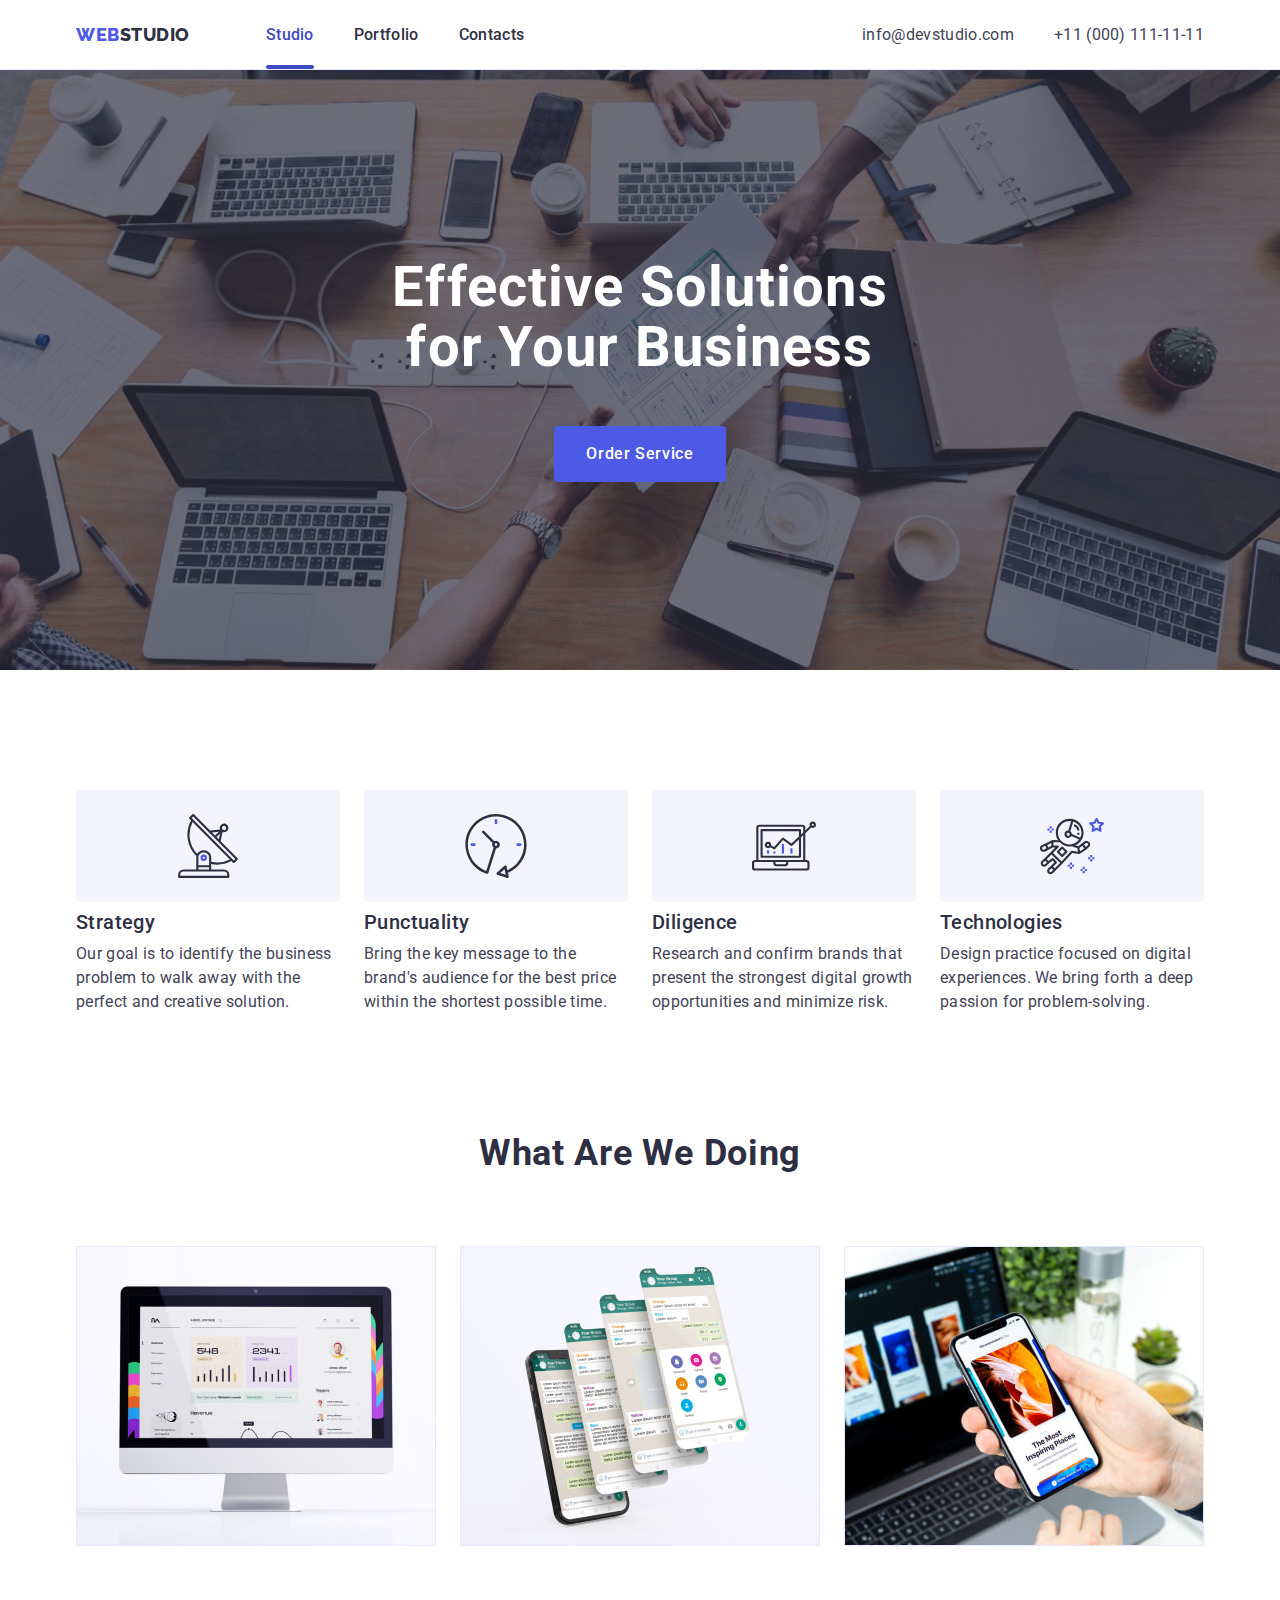
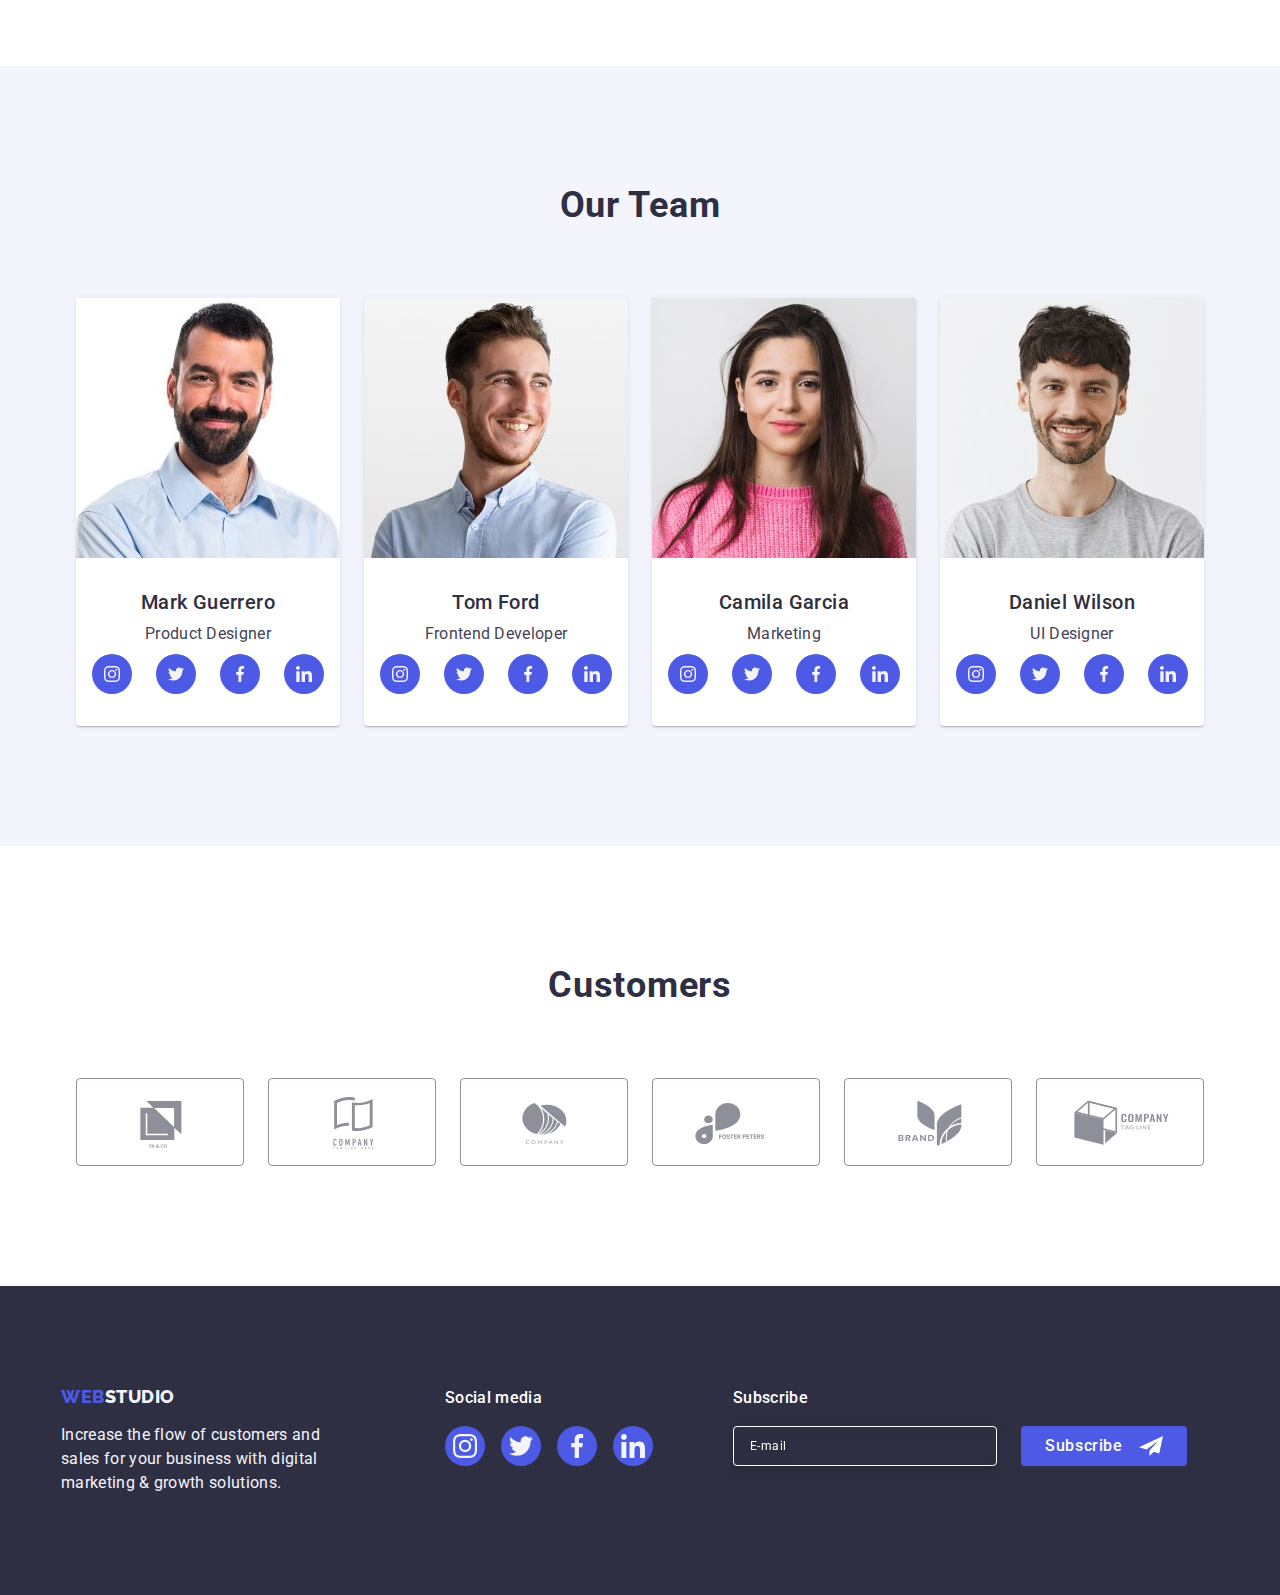
==== commit cc927176: "with corrections" ====
--- a/index.html
+++ b/index.html
@@ -457,50 +457,62 @@
             <use href="./images/icons.svg#close-icon"></use>
           </svg>
         </button>
-        <strong class="modal-caption">Leave your contacts and we will call you back</strong>
+        <p class="modal-caption">Leave your contacts and we will call you back</p>
         <form class="modal-form" name="order-form" autocomplete="off">
-          <label class="modal-form-field">
-            <span class="modal-form-label">Name</span>
-            <input type="text" class="modal-form-input" name="user-name" />
-            <svg class="modal-form-icon" width="18" height="18">
-              <use href="./images/icons.svg#icon-person"></use>
-            </svg>
-          </label>
-          <label class="modal-form-field">
-            <span class="modal-form-label">Phone</span>
-            <input type="tel" class="modal-form-input" name="user-phone" />
-            <svg class="modal-form-icon" width="18" height="18">
-              <use href="./images/icons.svg#icon-phone"></use>
-            </svg>
-          </label>
-          <label class="modal-form-field">
-            <span class="modal-form-label">Email</span>
-            <input type="email" class="modal-form-input" name="user-email" />
-            <svg class="modal-form-icon" width="18" height="18">
-              <use href="./images/icons.svg#icon-email"></use>
-            </svg>
-          </label>
-          <label class="modal-form-field">
-            <span class="modal-form-label">Comment</span>
+          <div class="modal-form-div">
+            <label class="modal-form-field" for="user-name">Name</label>
+            <div class="modal-form-input-div">
+              <input type="text" class="modal-form-input" name="user-name" id="user-name" />
+              <svg class="modal-form-icon" width="18" height="24">
+                <use href="./images/icons.svg#icon-person"></use>
+              </svg>
+            </div>
+          </div>
+          <div class="modal-form-div">
+            <label class="modal-form-field" for="user-phone">Phone</label>
+            <div class="modal-form-input-div">
+              <input type="tel" class="modal-form-input" name="user-phone" id="user-phone" />
+              <svg class="modal-form-icon" width="18" height="24">
+                <use href="./images/icons.svg#icon-phone"></use>
+              </svg>
+            </div>
+          </div>
+          <div class="modal-form-div">
+            <label class="modal-form-field" for="user-email">Email</label>
+            <div class="modal-form-input-div">
+              <input type="email" class="modal-form-input" name="user-email" id="user-email" />
+              <svg class="modal-form-icon" width="18" height="24">
+                <use href="./images/icons.svg#icon-email"></use>
+              </svg>
+            </div>
+          </div>
+          <div class="modal-form-div">
+            <label class="modal-form-field" for="user-comment">Comment</label>
             <textarea
               class="modal-form-textarea"
               name="user-comment"
               rows="7"
               placeholder="Text input"
+              id="user-comment"
             ></textarea>
-          </label>
-          <label class="modal-form-agreement">
-            <input type="checkbox" class="modal-form-checkbox visually visually-hidden" />
-            <span class="modal-form-custom-checkbox">
-              <svg class="modal-form-checkbox-icon" width="10" height="8">
-                <use href="./images/icons.svg#icon-checkmark"></use>
-              </svg>
-            </span>
-            <span class="modal-form-agreement-desc"
-              >I accept the terms and conditions of the
-              <a class="modal-form-link" href="#">Privacy Policy</a></span
-            >
-          </label>
+          </div>
+          <div class="modal-form-div-agreement">
+            <input
+              id="user-privacy"
+              type="checkbox"
+              class="modal-form-checkbox visually-hidden"
+              value="true"
+            />
+            <label class="modal-form-agreement" for="user-privacy"
+              ><span class="modal-form-custom-checkbox">
+                <svg class="modal-form-checkbox-icon" width="10" height="8">
+                  <use href="./images/icons.svg#icon-checkmark"></use>
+                </svg>
+              </span>
+              I accept the terms and conditions of the
+              <a class="modal-form-link" href="#">Privacy Policy</a>
+            </label>
+          </div>
           <button type="submit" class="send-btn">Send</button>
         </form>
       </div>
--- a/css/styles.css
+++ b/css/styles.css
@@ -663,12 +663,16 @@
 .footer-input {
   width: 264px;
   height: 40px;
-  color: var(--white-cl);
   border-radius: 4px;
   border: 1px solid var(--white, #FFF);
   box-shadow: 0px 4px 4px 0px rgba(0, 0, 0, 0.15);
  background-color: transparent;
 padding: 8px 16px;
+  color: var(--white-cl);
+font-size: 12px;
+line-height: 1.5;
+letter-spacing: 0.04em;
+filter: drop-shadow(0px 4px 4px rgba(0, 0, 0, 0.15));
 }
 
 .footer-input::placeholder {
@@ -679,6 +683,8 @@
 }
 
 .footer-btn {
+  min-width: 165px;
+  height: 40px;
   border-radius: 4px;
     background: var(--CTA-iris);
     padding: 8px 24px;
@@ -689,11 +695,12 @@
     line-height: 1.5;
     display: inline-flex;
     align-items: center;
-    gap: 16px;
+    justify-content: center;
 }
 
 .subscribe-icon {
   fill: var(--white-cl);
+  margin-left: 16px;
 }
 
 /**
@@ -769,6 +776,8 @@
   fill: var(--white-cl);
 }
 
+/* Caption with form */
+
 .modal-caption {
   display: block;
   width: 360px;
@@ -778,23 +787,27 @@
     line-height: 1.5;
     letter-spacing: 0.02em;
     color: var(--headings-cl);
+    text-align: center;
 }
 
 .modal-form {}
+
+.modal-form-div {
+  margin-bottom: 8px;
+}
 
 .modal-form-field {
   display: block;
-  margin-bottom: 8px;
-    position: relative;
-}
-
-.modal-form-label {
-  display: block;
-  margin-bottom: 4px;
-    font-size: 12px;
-    line-height: 1.16;
-    letter-spacing: 0.48px;
-    color: var(--light-slate);
+    display: block;
+      margin-bottom: 4px;
+      font-size: 12px;
+      line-height: 1.17;
+      letter-spacing: 0.04em;
+      color: var(--light-slate);
+}
+
+.modal-form-input-div {
+      position: relative;
 }
 
 .modal-form-input {
@@ -805,6 +818,7 @@
   color: var(--headings-cl);
   border-radius: 4px;
   border: 1px solid rgba(46, 47, 66, 0.40);
+  background-color: transparent;
   outline: transparent;
   transition: border-color, var(--transition-duration), var(--transition-timing-function);
 }
@@ -816,8 +830,9 @@
 .modal-form-icon {
   fill: var(--headings-cl);
   position: absolute;
-  bottom: 11px;
   left: 16px;
+  top: 50%;
+  transform: translateY(-50%);
   transition: fill, var(--transition-duration), var(--transition-timing-function);
 }
 
@@ -828,11 +843,16 @@
 .modal-form-textarea {
   width: 100%;
   height: 120px;
+  font-style: 12px;
+  line-height: 1.17;
+    letter-spacing: 0.04em;
+    color: rgba(46, 47, 66, 0.40);
   padding: 8px 16px;
   resize: none;
   outline: transparent;
   border-radius: 4px;
     border: 1px solid rgba(46, 47, 66, 0.40);
+    background-color: transparent;
       transition: border-color, var(--transition-duration), var(--transition-timing-function);
 }
 
@@ -840,56 +860,43 @@
           border-color: var(--CTA-iris);
 }
 
-.modal-form-textarea::placeholder {
-color: rgba(46, 47, 66, 0.40);
-    font-size: 12px;
-    line-height: 1.16;
-    letter-spacing: 0.48px;
+.modal-form-div-agreement {
+    margin-bottom: 24px;
 }
 
 .modal-form-agreement {
-  display: flex;
-  align-items: center;
-  margin-bottom: 24px;
-  gap: 8px;
+  font-style: 12px;
+    line-height: 1.17;
+    letter-spacing: 0.04em;
+    color: var(--light-slate);
+    
 }
 
 .modal-form-checkbox {
 }
 
 .modal-form-custom-checkbox {
-  display: flex;
+  display: inline-flex;
   align-items: center;
   justify-content: center;
+  margin-right: 8px;
   width: 16px;
   height: 16px;
   border-radius: 2px;
     border: 1px solid rgba(46, 47, 66, 0.40);
-    transition-property: background-color, border-color;
+    fill: transparent;
+    transition-property: background-color, border, fill;
     transition-duration: var(--transition-duration);
     transition-timing-function: var(--transition-timing-function);
 }
 
-.modal-form-checkbox:checked + .modal-form-custom-checkbox {
-  border-color: var(--CTA-ocean);
+.modal-form-checkbox:checked + .modal-form-agreement .modal-form-custom-checkbox {
+  border: none;
   background-color: var(--CTA-ocean);
+  fill: var(--light-bg);
 }
 
 .modal-form-checkbox-icon {
-  opacity: 0;
-}
-
-.modal-form-checkbox:checked + .modal-form-custom-checkbox .modal-form-checkbox-icon {
-  opacity: 1;
-  fill: var(--light-bg);
-}
-
-.modal-form-agreement-desc {
-  user-select: none;
-  color: var(--light-slate);
-    font-size: 12px;
-    line-height: 1.6;
-    letter-spacing: 0.48px;
 }
 
 .modal-form-link {
@@ -899,7 +906,7 @@
 
 .send-btn {
   display: block;
-  width: 169px;
+  min-width: 169px;
   height: 56px;
   margin: 0 auto;
   padding: 16px 32px;
